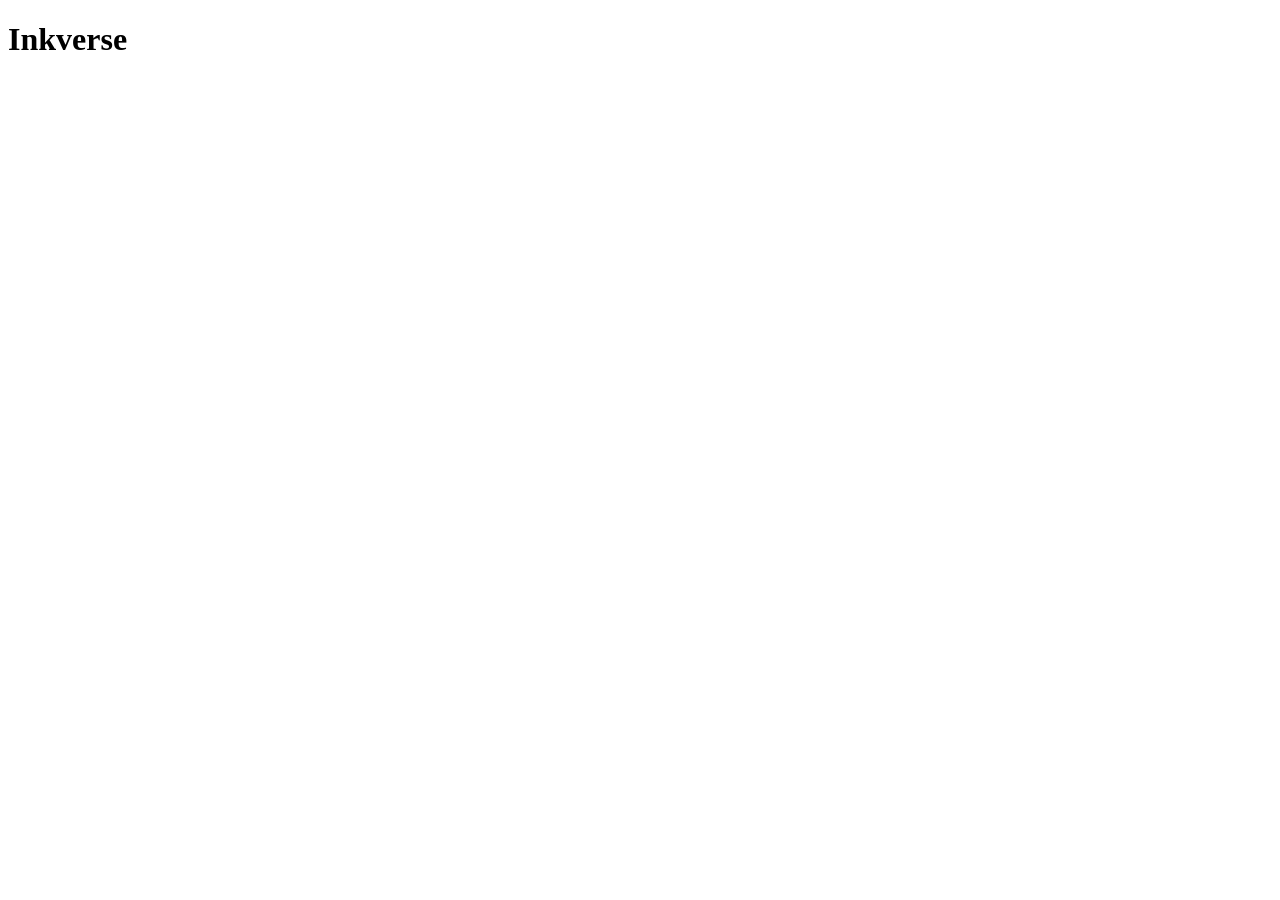
==== index.html @ 3807a3ad "estructura inicial del proyecto" ====
<!DOCTYPE html>
   <html lang="es">
   <head>
     <meta charset="UTF-8">
     <title>Inkverse</title>
     <link rel="stylesheet" href="style.css">
   </head>
   <body>
     <h1>Inkverse</h1>
   </body>
   </html>
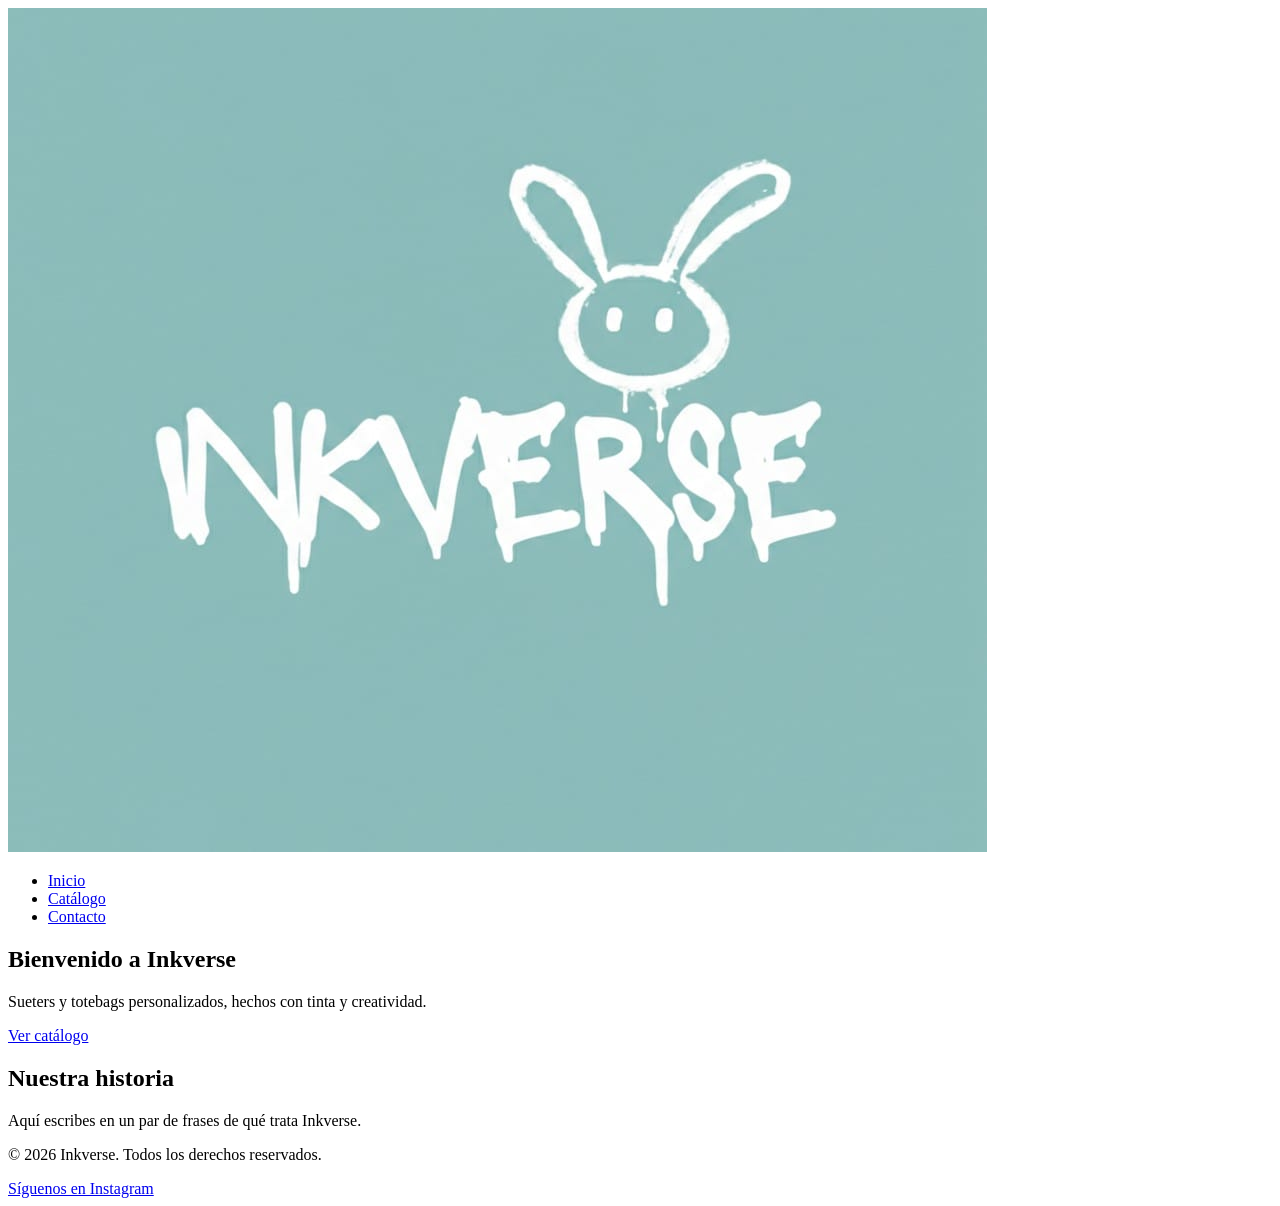
==== commit 55f63522: "agrega logo de inkverse" ====
--- a/index.html
+++ b/index.html
@@ -1,12 +1,43 @@
-   <!DOCTYPE html>
-   <html lang="es">
-   <head>
-     <meta charset="UTF-8">
-     <title>Inkverse</title>
-     <link rel="stylesheet" href="style.css">
-   </head>
-   <body>
-     <h1>Inkverse</h1>
-   </body>
-   </html>
-   +<!DOCTYPE html>
+<html lang="es">
+<head>
+  <meta charset="UTF-8">
+  <meta name="viewport" content="width=device-width, initial-scale=1.0">
+  <title>Inkverse | Sueters y Totebags Personalizados</title>
+  <link rel="stylesheet" href="style.css">
+</head>
+<body>
+
+  <!-- ENCABEZADO: el logo y el menú de navegación -->
+  <header>
+    <img src="assets/logo.png" alt="Logo Inkverse" class="logo">
+    <nav>
+      <ul>
+        <li><a href="#inicio">Inicio</a></li>
+        <li><a href="catalogo.html">Catálogo</a></li>
+        <li><a href="contacto.html">Contacto</a></li>
+      </ul>
+    </nav>
+  </header>
+
+  <!-- HERO: lo primero y más grande que ve el usuario -->
+  <section id="inicio" class="hero">
+    <h1>Bienvenido a Inkverse</h1>
+    <p>Sueters y totebags personalizados, hechos con tinta y creatividad.</p>
+    <a href="catalogo.html" class="btn">Ver catálogo</a>
+  </section>
+
+  <!-- SOBRE NOSOTROS: quiénes son -->
+  <section class="sobre-nosotros">
+    <h2>Nuestra historia</h2>
+    <p>Aquí escribes en un par de frases de qué trata Inkverse.</p>
+  </section>
+
+  <!-- PIE DE PÁGINA -->
+  <footer>
+    <p>&copy; 2026 Inkverse. Todos los derechos reservados.</p>
+    <a href="https://www.instagram.com/inkverse_ctg" target="_blank">Síguenos en Instagram</a>
+  </footer>
+
+</body>
+</html>
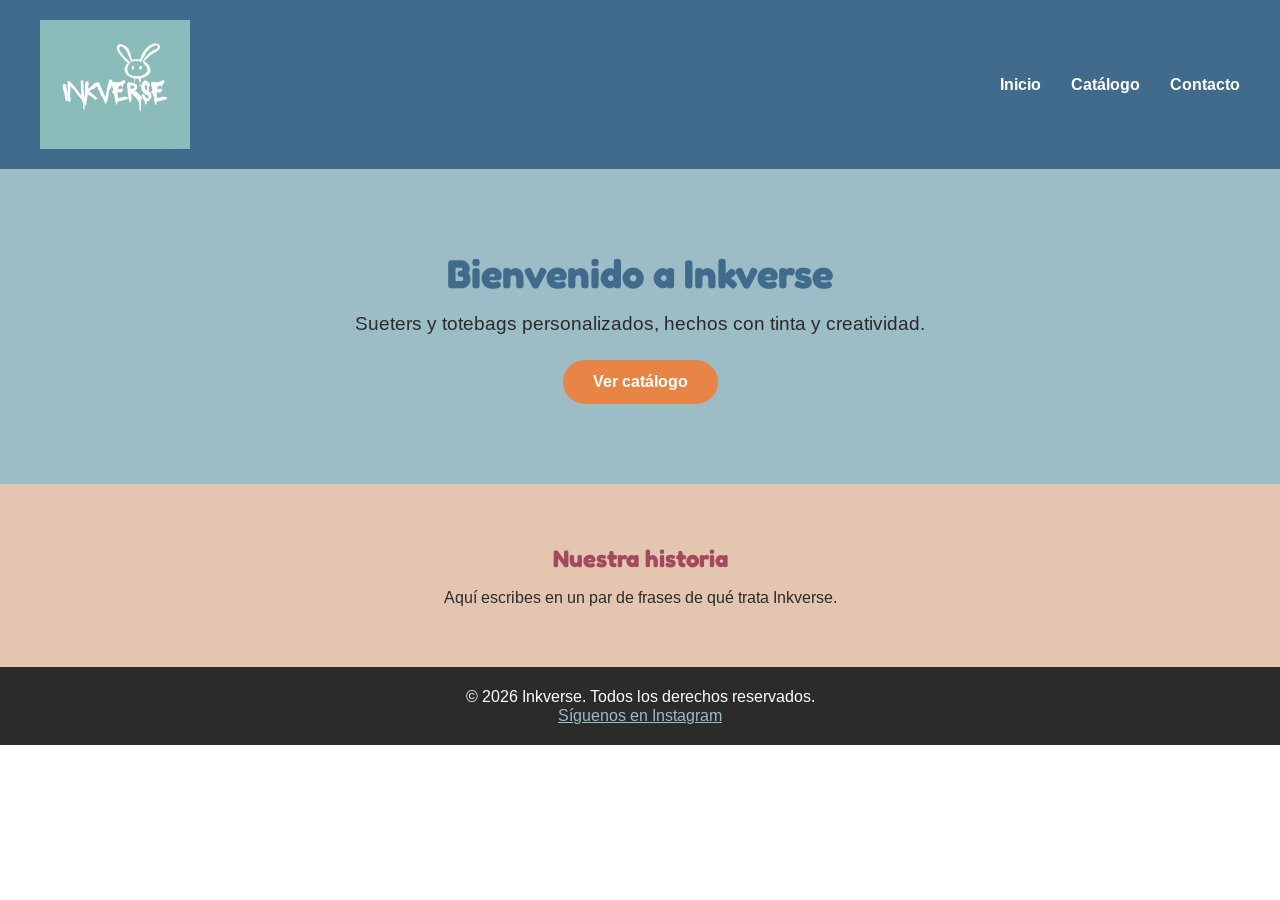
==== commit 60963355: "estiliza landing page con colores y fuentes de inkverse" ====
--- a/index.html
+++ b/index.html
@@ -4,6 +4,8 @@
   <meta charset="UTF-8">
   <meta name="viewport" content="width=device-width, initial-scale=1.0">
   <title>Inkverse | Sueters y Totebags Personalizados</title>
+  <link rel="preconnect" href="https://fonts.googleapis.com">
+<link href="https://fonts.googleapis.com/css2?family=Fredoka:wght@400;600;700&family=Arimo:wght@400;700&display=swap" rel="stylesheet">
   <link rel="stylesheet" href="style.css">
 </head>
 <body>
--- a/style.css
+++ b/style.css
@@ -0,0 +1,102 @@
+/* Esto afecta a TODA la imagen que tenga la clase "logo" */
+.logo {
+  width: 150px;      /* ancho fijo, ajústalo a tu gusto */
+  height: auto;       /* la altura se ajusta sola, sin deformarse */
+}
+/* Reset básico: quita espacios raros que traen los navegadores por defecto */
+* {
+  margin: 0;
+  padding: 0;
+  box-sizing: border-box;
+}
+
+body {
+  font-family: 'Arimo', sans-serif;
+  color: #2b2b2b;
+}
+
+h1, h2, .logo-texto {
+  font-family: 'Fredoka', sans-serif;
+}
+
+/* ---------- HEADER ---------- */
+header {
+  display: flex;
+  justify-content: space-between;
+  align-items: center;
+  padding: 20px 40px;
+  background-color: #406B8C; /* azul principal */
+}
+
+nav ul {
+  display: flex;
+  list-style: none;
+  gap: 30px;
+}
+
+nav a {
+  color: white;
+  text-decoration: none;
+  font-weight: 600;
+}
+
+nav a:hover {
+  color: #E88445; /* naranja al pasar el mouse */
+}
+
+/* ---------- HERO ---------- */
+.hero {
+  background-color: #9CBCC6; /* celeste claro */
+  text-align: center;
+  padding: 80px 20px;
+}
+
+.hero h1 {
+  font-size: 2.5rem;
+  color: #406B8C;
+  margin-bottom: 15px;
+}
+
+.hero p {
+  font-size: 1.2rem;
+  margin-bottom: 25px;
+}
+
+.btn {
+  display: inline-block;
+  background-color: #E88445; /* naranja */
+  color: white;
+  padding: 12px 30px;
+  border-radius: 30px;
+  text-decoration: none;
+  font-weight: 700;
+  transition: background-color 0.3s;
+}
+
+.btn:hover {
+  background-color: #A4485E; /* vino al pasar el mouse */
+}
+
+/* ---------- SOBRE NOSOTROS ---------- */
+.sobre-nosotros {
+  background-color: #E4C5AF; /* durazno claro */
+  text-align: center;
+  padding: 60px 20px;
+}
+
+.sobre-nosotros h2 {
+  color: #A4485E;
+  margin-bottom: 15px;
+}
+
+/* ---------- FOOTER ---------- */
+footer {
+  background-color: #2b2b2b;
+  color: white;
+  text-align: center;
+  padding: 20px;
+}
+
+footer a {
+  color: #9CBCC6;
+}
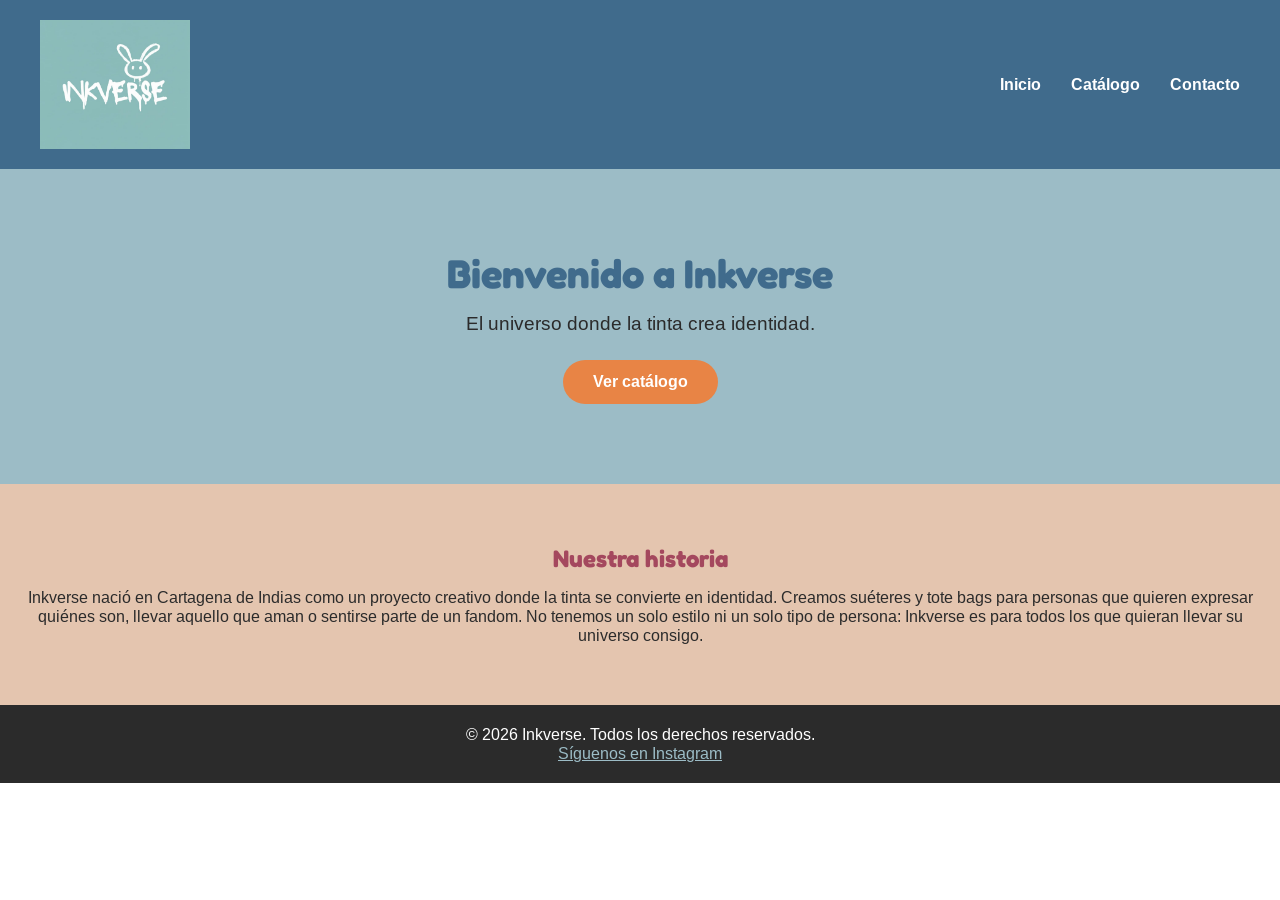
==== commit 0d304fd7: "actualiza textos de bienvenida e historia" ====
--- a/index.html
+++ b/index.html
@@ -25,14 +25,18 @@
   <!-- HERO: lo primero y más grande que ve el usuario -->
   <section id="inicio" class="hero">
     <h1>Bienvenido a Inkverse</h1>
-    <p>Sueters y totebags personalizados, hechos con tinta y creatividad.</p>
+    <p>El universo donde la tinta crea identidad.</p>
     <a href="catalogo.html" class="btn">Ver catálogo</a>
   </section>
 
   <!-- SOBRE NOSOTROS: quiénes son -->
   <section class="sobre-nosotros">
     <h2>Nuestra historia</h2>
-    <p>Aquí escribes en un par de frases de qué trata Inkverse.</p>
+    <p>Inkverse nació en Cartagena de Indias como un proyecto creativo donde la tinta se convierte en identidad.
+
+Creamos suéteres y tote bags para personas que quieren expresar quiénes son, llevar aquello que aman o sentirse parte de un fandom.
+
+No tenemos un solo estilo ni un solo tipo de persona: Inkverse es para todos los que quieran llevar su universo consigo.</p>
   </section>
 
   <!-- PIE DE PÁGINA -->
--- a/style.css
+++ b/style.css
@@ -99,4 +99,99 @@
 
 footer a {
   color: #9CBCC6;
+}
+/* ---------- CATÁLOGO ---------- */
+.catalogo-header {
+  background-color: #406B8C;
+  color: white;
+  text-align: center;
+  padding: 50px 20px;
+}
+.titulo-categoria {
+  font-family: 'Fredoka', sans-serif;
+  color: #406B8C;
+  text-align: center;
+  margin-top: 40px;
+  font-size: 1.8rem;
+}
+
+.productos {
+  display: grid;
+  grid-template-columns: repeat(auto-fit, minmax(220px, 1fr));
+  gap: 30px;
+  padding: 50px 40px;
+}
+
+.producto-card {
+  background-color: white;
+  border: 2px solid #9CBCC6;
+  border-radius: 15px;
+  padding: 20px;
+  text-align: center;
+  transition: transform 0.3s;
+}
+
+.producto-card:hover {
+  transform: translateY(-8px); /* se levanta un poquito al pasar el mouse */
+  border-color: #E88445;
+}
+
+.producto-card img {
+  width: 100%;
+  height: 280px;
+  object-fit: contain;   /* muestra la imagen completa, sin recortar */
+  background-color: #f5f5f5; /* fondo suave para que no se vea vacío a los lados */
+  border-radius: 10px;
+  margin-bottom: 15px;
+}
+
+.producto-card h3 {
+  font-family: 'Fredoka', sans-serif;
+  color: #406B8C;
+  margin-bottom: 8px;
+}
+
+.precio {
+  display: block;
+  margin-top: 10px;
+  font-weight: 700;
+  color: #A4485E;
+}
+/* ---------- CONTACTO ---------- */
+.contacto-header {
+  background-color: #A4485E;
+  color: white;
+  text-align: center;
+  padding: 50px 20px;
+}
+
+.form-container {
+  max-width: 500px;
+  margin: 50px auto;
+  padding: 0 20px;
+}
+
+.form-container label {
+  display: block;
+  margin-top: 15px;
+  margin-bottom: 5px;
+  font-weight: 600;
+  color: #406B8C;
+}
+
+.form-container input,
+.form-container select,
+.form-container textarea {
+  width: 100%;
+  padding: 10px;
+  border: 2px solid #9CBCC6;
+  border-radius: 8px;
+  font-family: 'Arimo', sans-serif;
+}
+
+.form-container button {
+  margin-top: 20px;
+  border: none;
+  cursor: pointer;
+  width: 100%;
 }
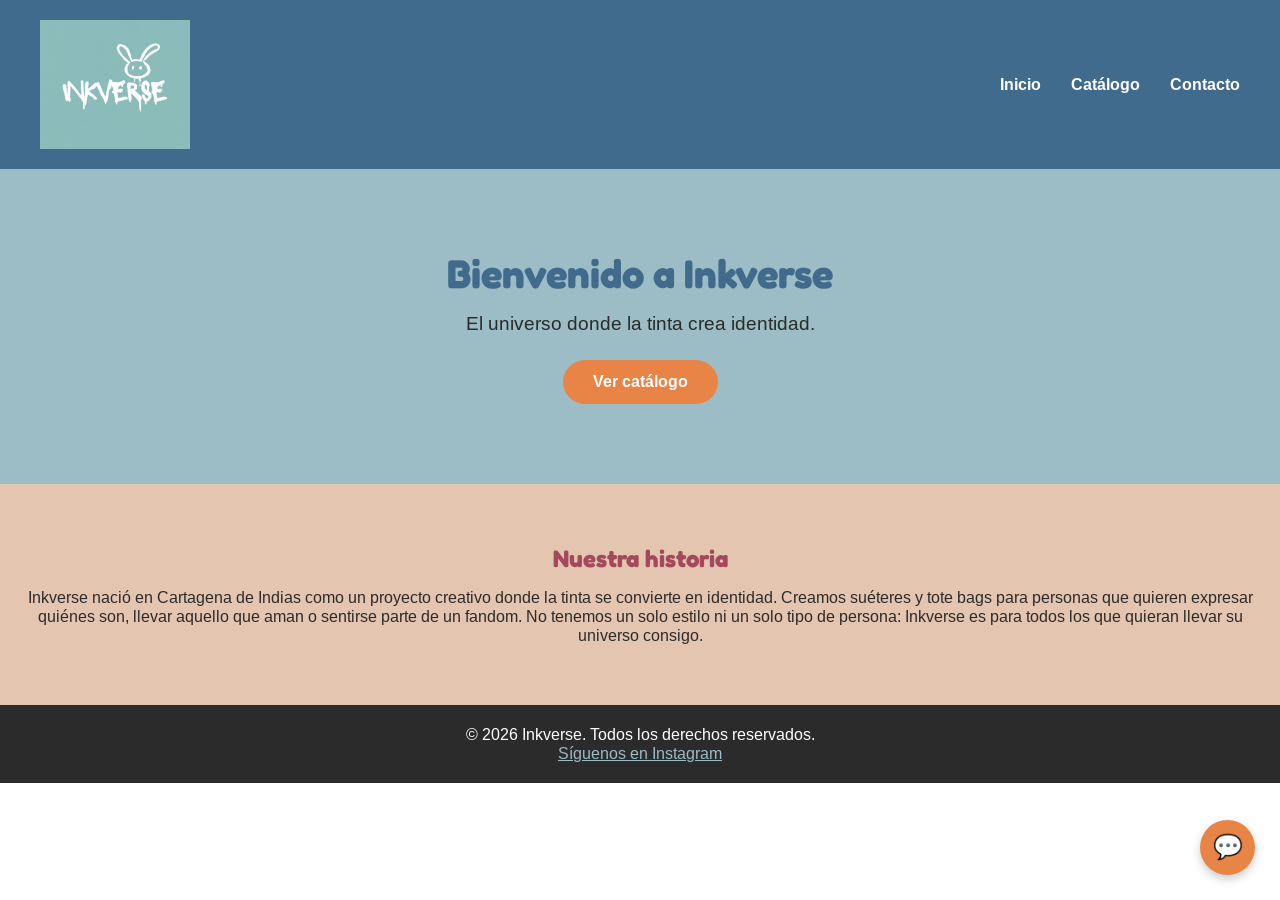
==== commit f5e000df: "agrega chatbot de atencion con IA basica" ====
--- a/index.html
+++ b/index.html
@@ -8,6 +8,7 @@
 <link href="https://fonts.googleapis.com/css2?family=Fredoka:wght@400;600;700&family=Arimo:wght@400;700&display=swap" rel="stylesheet">
   <link rel="stylesheet" href="style.css">
 </head>
+ 
 <body>
 
   <!-- ENCABEZADO: el logo y el menú de navegación -->
@@ -44,6 +45,20 @@
     <p>&copy; 2026 Inkverse. Todos los derechos reservados.</p>
     <a href="https://www.instagram.com/inkverse_ctg" target="_blank">Síguenos en Instagram</a>
   </footer>
+ <!-- CHATBOT -->
+  <div id="chat-burbuja">💬</div>
 
+  <div id="chat-caja" class="oculto">
+    <div class="chat-header">
+      <span>Inkbot 🐰</span>
+      <span id="chat-cerrar">✕</span>
+    </div>
+    <div id="chat-mensajes"></div>
+    <div class="chat-input-area">
+      <input type="text" id="chat-input" placeholder="Escribe tu pregunta...">
+      <button id="chat-enviar">➤</button>
+    </div>
+  </div>
+   <script src="script.js"></script>
 </body>
 </html>
--- a/style.css
+++ b/style.css
@@ -194,4 +194,143 @@
   border: none;
   cursor: pointer;
   width: 100%;
+}
+/* ---------- ADMIN ---------- */
+.admin-container {
+  max-width: 400px;
+  margin: 60px auto;
+  padding: 30px;
+  text-align: center;
+}
+
+.admin-container h1 {
+  color: #406B8C;
+  margin-bottom: 20px;
+}
+
+.error-msg {
+  color: #A4485E;
+  margin-top: 10px;
+  font-weight: 600;
+}
+.panel-container {
+  max-width: 900px;
+  margin: 50px auto;
+  padding: 0 20px;
+}
+
+.panel-container h1 {
+  color: #406B8C;
+}
+
+.panel-cards {
+  display: grid;
+  grid-template-columns: repeat(auto-fit, minmax(200px, 1fr));
+  gap: 20px;
+  margin-top: 30px;
+}
+
+.panel-card {
+  background-color: #E4C5AF;
+  padding: 20px;
+  border-radius: 15px;
+}
+
+.panel-card h3 {
+  font-family: 'Fredoka', sans-serif;
+  color: #A4485E;
+  margin-bottom: 10px;
+}
+/* ---------- CHATBOT ---------- */
+.oculto {
+  display: none !important;
+}
+
+#chat-burbuja {
+  position: fixed;
+  bottom: 25px;
+  right: 25px;
+  background-color: #E88445;
+  color: white;
+  width: 55px;
+  height: 55px;
+  border-radius: 50%;
+  display: flex;
+  align-items: center;
+  justify-content: center;
+  font-size: 1.5rem;
+  cursor: pointer;
+  box-shadow: 0 4px 10px rgba(0,0,0,0.2);
+}
+
+#chat-caja {
+  position: fixed;
+  bottom: 25px;
+  right: 25px;
+  width: 300px;
+  height: 400px;
+  background-color: white;
+  border-radius: 15px;
+  box-shadow: 0 4px 15px rgba(0,0,0,0.25);
+  display: flex;
+  flex-direction: column;
+  overflow: hidden;
+}
+
+.chat-header {
+  background-color: #406B8C;
+  color: white;
+  padding: 12px 15px;
+  display: flex;
+  justify-content: space-between;
+  font-family: 'Fredoka', sans-serif;
+  cursor: pointer;
+}
+
+#chat-mensajes {
+  flex: 1;
+  padding: 10px;
+  overflow-y: auto;
+  display: flex;
+  flex-direction: column;
+  gap: 8px;
+}
+
+.mensaje {
+  padding: 8px 12px;
+  border-radius: 12px;
+  max-width: 80%;
+  font-size: 0.9rem;
+}
+
+.mensaje.bot {
+  background-color: #9CBCC6;
+  color: #2b2b2b;
+  align-self: flex-start;
+}
+
+.mensaje.usuario {
+  background-color: #E88445;
+  color: white;
+  align-self: flex-end;
+}
+
+.chat-input-area {
+  display: flex;
+  border-top: 1px solid #ddd;
+}
+
+.chat-input-area input {
+  flex: 1;
+  border: none;
+  padding: 10px;
+  font-family: 'Arimo', sans-serif;
+}
+
+.chat-input-area button {
+  background-color: #E88445;
+  color: white;
+  border: none;
+  padding: 0 15px;
+  cursor: pointer;
 }
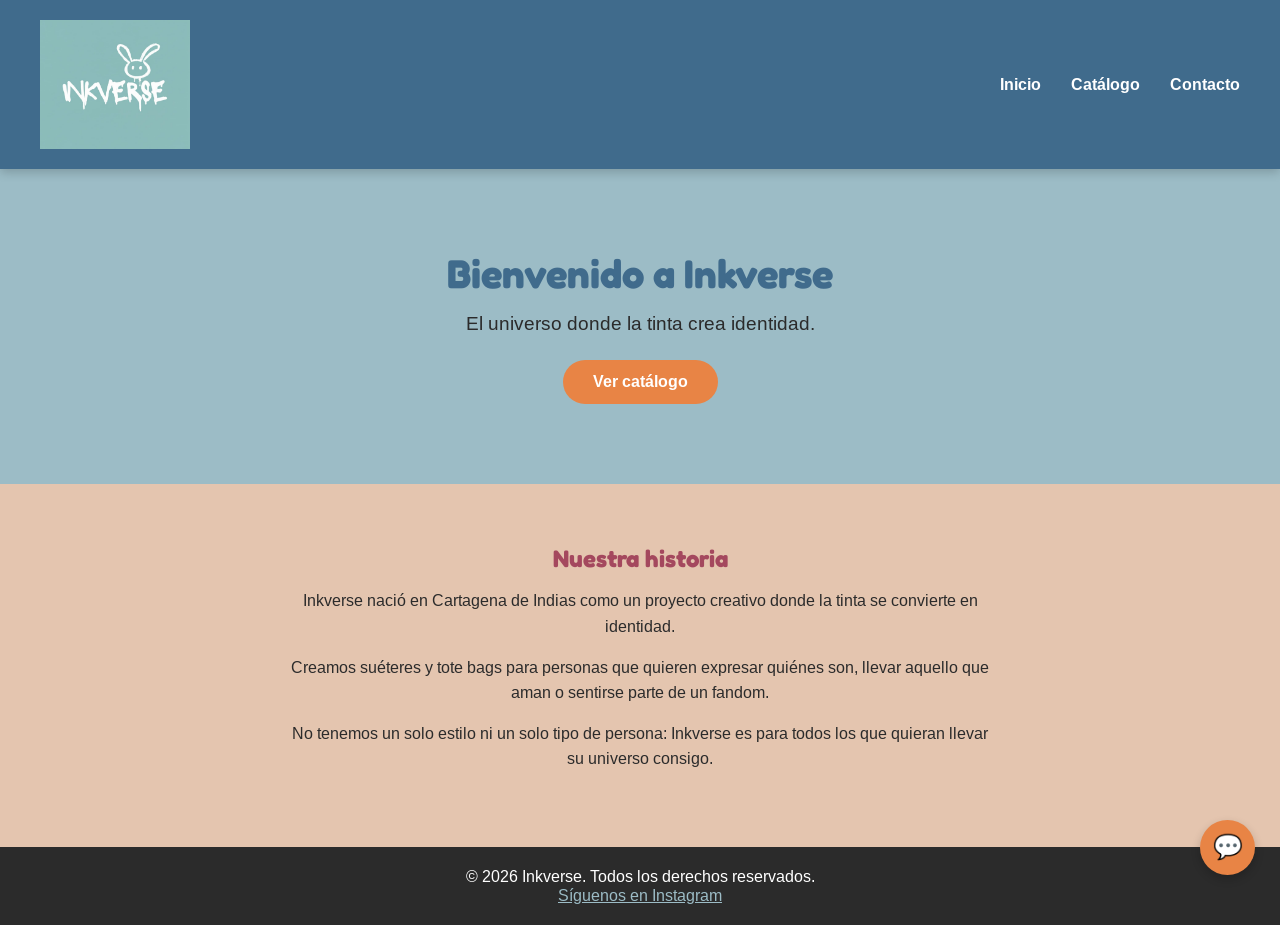
==== commit b214565b: "separa parrafos de la historia" ====
--- a/index.html
+++ b/index.html
@@ -4,6 +4,7 @@
   <meta charset="UTF-8">
   <meta name="viewport" content="width=device-width, initial-scale=1.0">
   <title>Inkverse | Sueters y Totebags Personalizados</title>
+  <link rel="icon" href="assets/conejo.png">
   <link rel="preconnect" href="https://fonts.googleapis.com">
 <link href="https://fonts.googleapis.com/css2?family=Fredoka:wght@400;600;700&family=Arimo:wght@400;700&display=swap" rel="stylesheet">
   <link rel="stylesheet" href="style.css">
@@ -31,14 +32,12 @@
   </section>
 
   <!-- SOBRE NOSOTROS: quiénes son -->
-  <section class="sobre-nosotros">
-    <h2>Nuestra historia</h2>
-    <p>Inkverse nació en Cartagena de Indias como un proyecto creativo donde la tinta se convierte en identidad.
-
-Creamos suéteres y tote bags para personas que quieren expresar quiénes son, llevar aquello que aman o sentirse parte de un fandom.
-
-No tenemos un solo estilo ni un solo tipo de persona: Inkverse es para todos los que quieran llevar su universo consigo.</p>
-  </section>
+ <section class="sobre-nosotros">
+  <h2>Nuestra historia</h2>
+  <p>Inkverse nació en Cartagena de Indias como un proyecto creativo donde la tinta se convierte en identidad.</p>
+  <p>Creamos suéteres y tote bags para personas que quieren expresar quiénes son, llevar aquello que aman o sentirse parte de un fandom.</p>
+  <p>No tenemos un solo estilo ni un solo tipo de persona: Inkverse es para todos los que quieran llevar su universo consigo.</p>
+</section>
 
   <!-- PIE DE PÁGINA -->
   <footer>
--- a/style.css
+++ b/style.css
@@ -26,6 +26,10 @@
   align-items: center;
   padding: 20px 40px;
   background-color: #406B8C; /* azul principal */
+    position: sticky;   /* se queda pegado arriba al hacer scroll */
+  top: 0;
+  z-index: 100;
+  box-shadow: 0 3px 10px rgba(0,0,0,0.2);
 }
 
 nav ul {
@@ -89,6 +93,11 @@
   margin-bottom: 15px;
 }
 
+.sobre-nosotros p {
+  max-width: 700px;
+  margin: 0 auto 15px;
+  line-height: 1.6;
+}
 /* ---------- FOOTER ---------- */
 footer {
   background-color: #2b2b2b;
@@ -333,4 +342,27 @@
   border: none;
   padding: 0 15px;
   cursor: pointer;
+}
+/* ---------- RESPONSIVE (pantallas pequeñas) ---------- */
+@media (max-width: 600px) {
+  header {
+    flex-direction: column;
+    gap: 15px;
+    padding: 15px 20px;
+  }
+
+  nav ul {
+    gap: 15px;
+    flex-wrap: wrap;
+    justify-content: center;
+  }
+
+  .hero h1 {
+    font-size: 1.8rem;
+  }
+
+  #chat-caja {
+    width: 85vw;
+    right: 7.5vw;
+  }
 }
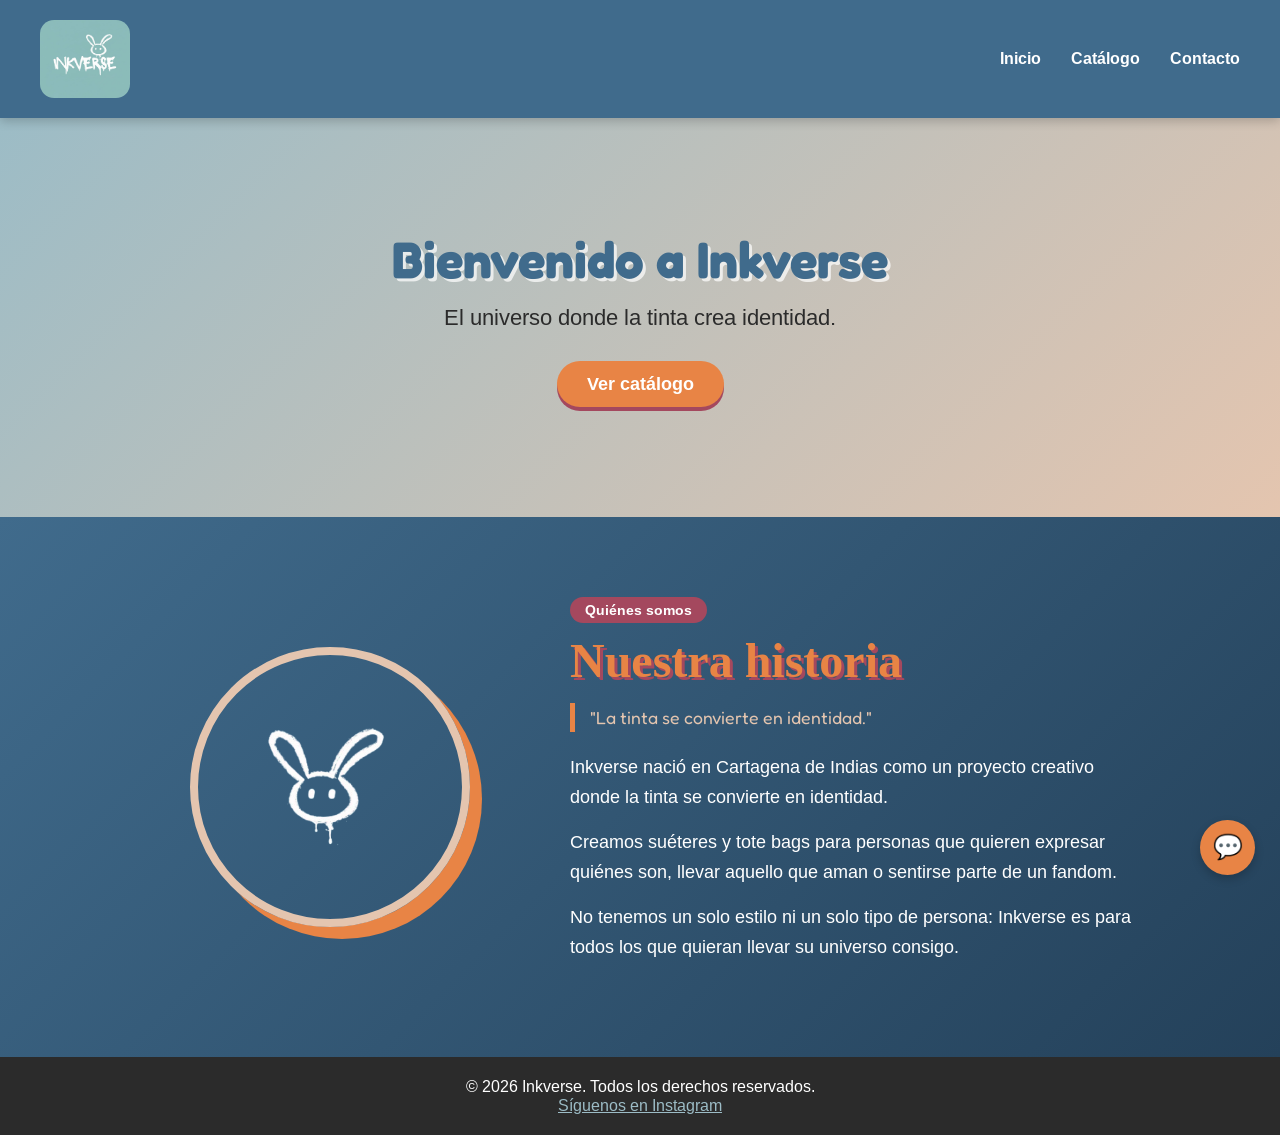
==== commit c00fcd05: "historia con fondo azul y titulo estilo graffiti" ====
--- a/index.html
+++ b/index.html
@@ -6,7 +6,7 @@
   <title>Inkverse | Sueters y Totebags Personalizados</title>
   <link rel="icon" href="assets/conejo.png">
   <link rel="preconnect" href="https://fonts.googleapis.com">
-<link href="https://fonts.googleapis.com/css2?family=Fredoka:wght@400;600;700&family=Arimo:wght@400;700&display=swap" rel="stylesheet">
+<link href="https://fonts.googleapis.com/css2?family=Fredoka:wght@400;600;700&family=Arimo:wght@400;700&family=Permanent+Marker&display=swap" rel="stylesheet">
   <link rel="stylesheet" href="style.css">
 </head>
  
@@ -32,12 +32,24 @@
   </section>
 
   <!-- SOBRE NOSOTROS: quiénes son -->
- <section class="sobre-nosotros">
-  <h2>Nuestra historia</h2>
-  <p>Inkverse nació en Cartagena de Indias como un proyecto creativo donde la tinta se convierte en identidad.</p>
-  <p>Creamos suéteres y tote bags para personas que quieren expresar quiénes son, llevar aquello que aman o sentirse parte de un fandom.</p>
-  <p>No tenemos un solo estilo ni un solo tipo de persona: Inkverse es para todos los que quieran llevar su universo consigo.</p>
-</section>
+  <section class="sobre-nosotros">
+    <div class="historia-contenedor">
+
+      <div class="historia-imagen">
+        <img src="assets/conejo.png" alt="Conejo mascota de Inkverse">
+      </div>
+
+      <div class="historia-texto">
+        <span class="etiqueta">Quiénes somos</span>
+        <h2>Nuestra historia</h2>
+        <p class="frase-destacada">"La tinta se convierte en identidad."</p>
+        <p>Inkverse nació en Cartagena de Indias como un proyecto creativo donde la tinta se convierte en identidad.</p>
+        <p>Creamos suéteres y tote bags para personas que quieren expresar quiénes son, llevar aquello que aman o sentirse parte de un fandom.</p>
+        <p>No tenemos un solo estilo ni un solo tipo de persona: Inkverse es para todos los que quieran llevar su universo consigo.</p>
+      </div>
+
+    </div>
+  </section>
 
   <!-- PIE DE PÁGINA -->
   <footer>
--- a/style.css
+++ b/style.css
@@ -1,7 +1,13 @@
 /* Esto afecta a TODA la imagen que tenga la clase "logo" */
 .logo {
-  width: 150px;      /* ancho fijo, ajústalo a tu gusto */
-  height: auto;       /* la altura se ajusta sola, sin deformarse */
+  width: 90px;
+  height: auto;
+  border-radius: 14px;
+  transition: transform 0.3s;
+}
+
+.logo:hover {
+  transform: rotate(-5deg) scale(1.1);
 }
 /* Reset básico: quita espacios raros que traen los navegadores por defecto */
 * {
@@ -50,20 +56,21 @@
 
 /* ---------- HERO ---------- */
 .hero {
-  background-color: #9CBCC6; /* celeste claro */
-  text-align: center;
-  padding: 80px 20px;
+  background: linear-gradient(135deg, #9CBCC6 0%, #E4C5AF 100%);
+  text-align: center;
+  padding: 110px 20px;
 }
 
 .hero h1 {
-  font-size: 2.5rem;
+  font-size: 3.2rem;
   color: #406B8C;
   margin-bottom: 15px;
+  text-shadow: 3px 3px 0 rgba(255, 255, 255, 0.7);
 }
 
 .hero p {
-  font-size: 1.2rem;
-  margin-bottom: 25px;
+  font-size: 1.4rem;
+  margin-bottom: 30px;
 }
 
 .btn {
@@ -74,7 +81,8 @@
   border-radius: 30px;
   text-decoration: none;
   font-weight: 700;
-  transition: background-color 0.3s;
+  transition: background-color 0.3s;   box-shadow: 0 4px 0 #A4485E;
+  font-size: 1.1rem;
 }
 
 .btn:hover {
@@ -83,9 +91,10 @@
 
 /* ---------- SOBRE NOSOTROS ---------- */
 .sobre-nosotros {
-  background-color: #E4C5AF; /* durazno claro */
-  text-align: center;
-  padding: 60px 20px;
+  background: linear-gradient(135deg, #406B8C 0%, #24415a 100%);
+  color: white;
+  text-align: center;
+  padding: 80px 20px;
 }
 
 .sobre-nosotros h2 {
@@ -97,6 +106,65 @@
   max-width: 700px;
   margin: 0 auto 15px;
   line-height: 1.6;
+}
+.historia-contenedor {
+  max-width: 1000px;
+  margin: 0 auto;
+  display: grid;
+  grid-template-columns: 1fr 1.5fr;
+  gap: 50px;
+  align-items: center;
+}
+
+.historia-imagen img {
+  width: 100%;
+  max-width: 280px;
+  aspect-ratio: 1 / 1;
+  object-fit: cover;
+  border-radius: 50%;
+    border: 8px solid #E4C5AF;
+  box-shadow: 12px 12px 0 #E88445;
+  display: block;
+  margin: 0 auto;
+}
+
+.historia-texto {
+  text-align: left;
+}
+
+.historia-texto h2 {
+  font-family: 'Permanent Marker', cursive;
+  font-size: 3rem;
+  color: #E88445;
+  text-shadow: 3px 3px 0 #A4485E;
+  margin-bottom: 10px;
+}
+
+.historia-texto p {
+  max-width: none;
+  margin: 0 0 15px;
+  font-size: 1.1rem;
+  line-height: 1.7;
+}
+
+.etiqueta {
+  display: inline-block;
+  background-color: #A4485E;
+  color: white;
+  padding: 5px 15px;
+  border-radius: 20px;
+  font-size: 0.85rem;
+  font-weight: 700;
+  margin-bottom: 10px;
+}
+
+.frase-destacada {
+  font-family: 'Fredoka', sans-serif;
+   font-size: 1.6rem;
+  color: #E4C5AF;
+  border-left: 5px solid #E88445;
+  padding-left: 15px;
+  margin: 15px 0 20px !important;
 }
 /* ---------- FOOTER ---------- */
 footer {
@@ -349,6 +417,10 @@
     flex-direction: column;
     gap: 15px;
     padding: 15px 20px;
+      .historia-contenedor {
+    grid-template-columns: 1fr;
+    gap: 30px;
+  }
   }
 
   nav ul {
